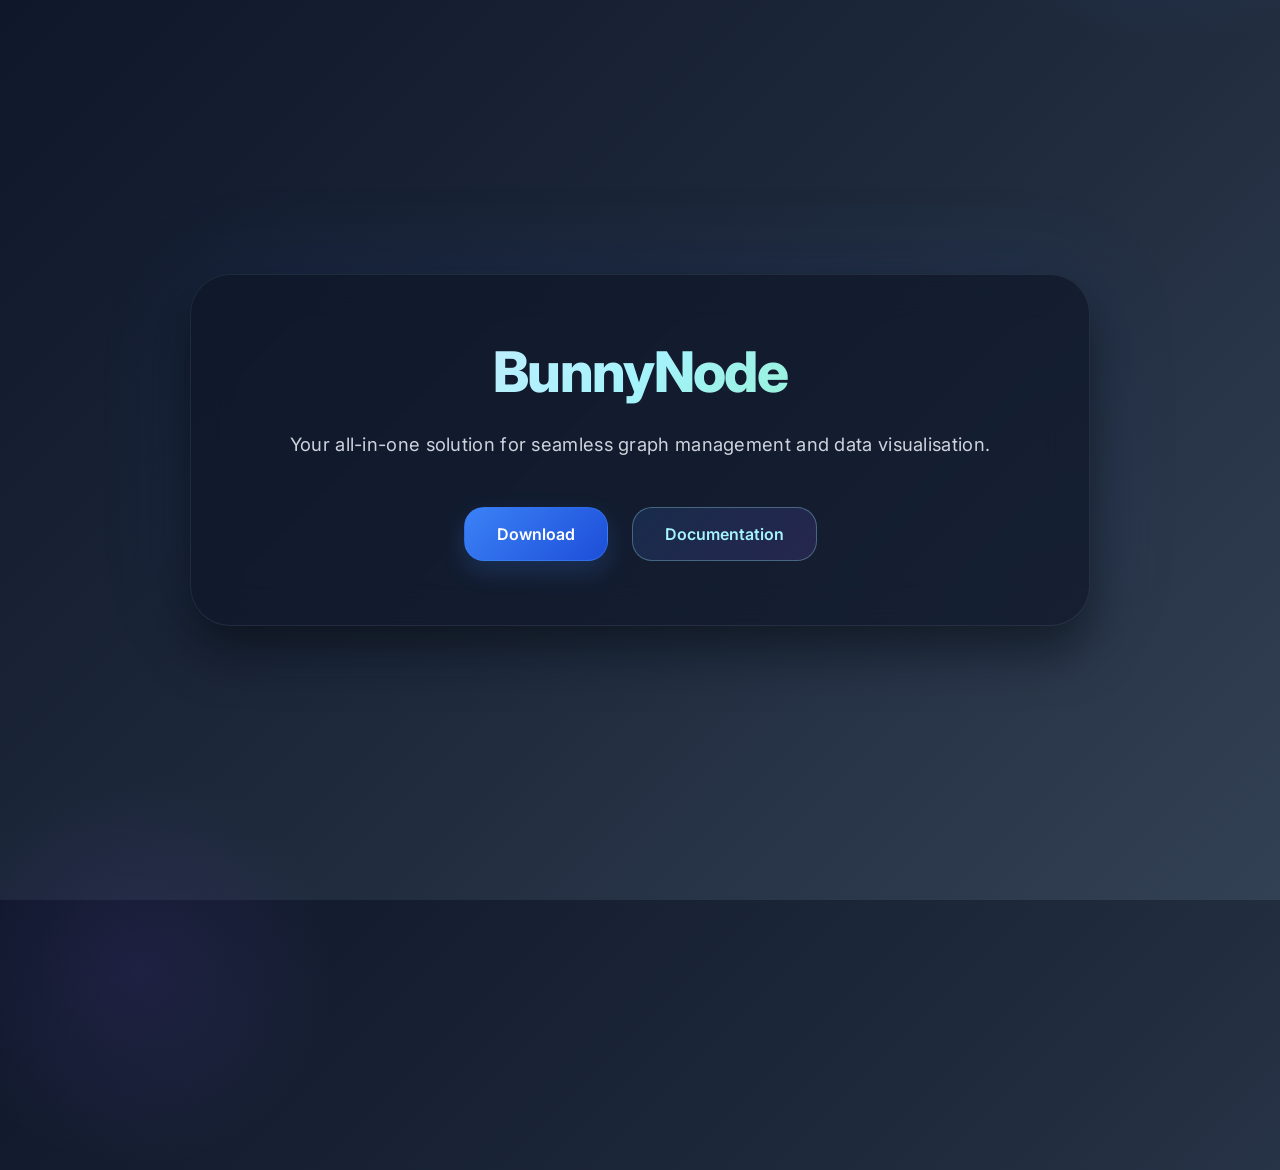
==== templates/index.html @ 47bc8af9 "image node weirdness" ====
<!DOCTYPE html>
<html lang="en">
<head>
  <meta charset="UTF-8">
  <meta name="viewport" content="width=device-width, initial-scale=1.0, user-scalable=yes">
  <title>BunnyNode - Home</title>
  <link rel="icon" type="image/png" sizes="32x32" href="/favicon.png">
  <link href="https://fonts.googleapis.com/css2?family=Inter:opsz,wght@14..32,100;14..32,200;14..32,300;14..32,400;14..32,500;14..32,600;14..32,700;14..32,800;14..32,900&display=swap" rel="stylesheet">
  <style>
    * {
      margin: 0;
      padding: 0;
      box-sizing: border-box;
    }

    body {
      background: linear-gradient(135deg, #0f172a 0%, #1e293b 50%, #334155 100%);
      font-family: 'Inter', -apple-system, BlinkMacSystemFont, 'Segoe UI', Roboto, Helvetica, sans-serif;
      min-height: 100vh;
      display: flex;
      align-items: center;
      justify-content: center;
      padding: 2rem 1.5rem;
      position: relative;
      overflow: hidden;
    }

    body::before {
      content: '';
      position: absolute;
      top: -50%;
      right: -10%;
      width: 500px;
      height: 500px;
      background: radial-gradient(circle, rgba(59, 130, 246, 0.15) 0%, transparent 70%);
      border-radius: 50%;
      pointer-events: none;
      animation: float 6s ease-in-out infinite;
    }

    body::after {
      content: '';
      position: absolute;
      bottom: -30%;
      left: -5%;
      width: 400px;
      height: 400px;
      background: radial-gradient(circle, rgba(139, 92, 246, 0.1) 0%, transparent 70%);
      border-radius: 50%;
      pointer-events: none;
      animation: float 8s ease-in-out infinite reverse;
    }

    @keyframes float {
      0%, 100% { transform: translateY(0px); }
      50% { transform: translateY(30px); }
    }

    @keyframes fadeInUp {
      from {
        opacity: 0;
        transform: translateY(30px);
      }
      to {
        opacity: 1;
        transform: translateY(0);
      }
    }

    .container {
      max-width: 900px;
      width: 100%;
      background: rgba(15, 23, 42, 0.7);
      backdrop-filter: blur(20px);
      border: 1px solid rgba(148, 163, 184, 0.12);
      border-radius: 2.5rem;
      box-shadow: 0 25px 50px rgba(0, 0, 0, 0.5), 0 0 100px rgba(59, 130, 246, 0.1);
      padding: 4rem 3rem;
      text-align: center;
      position: relative;
      z-index: 1;
      animation: fadeInUp 0.8s ease-out;
    }

    .container h1 {
      font-size: 3.5rem;
      font-weight: 800;
      letter-spacing: -0.03em;
      margin-bottom: 1.5rem;
      background: linear-gradient(135deg, #e0e7ff 0%, #a5f3fc 50%, #86efac 100%);
      -webkit-background-clip: text;
      -webkit-text-fill-color: transparent;
      background-clip: text;
      line-height: 1.2;
    }

    .container p {
      font-size: 1.15rem;
      color: rgba(226, 232, 240, 0.9);
      font-weight: 400;
      margin-bottom: 3rem;
      line-height: 1.6;
      letter-spacing: 0.3px;
    }

    .links {
      display: flex;
      gap: 1.5rem;
      justify-content: center;
      flex-wrap: wrap;
    }

    .links a {
      display: inline-flex;
      align-items: center;
      justify-content: center;
      padding: 1rem 2rem;
      font-weight: 600;
      text-decoration: none;
      border-radius: 1.25rem;
      transition: all 0.3s cubic-bezier(0.4, 0, 0.2, 1);
      font-size: 1rem;
      position: relative;
      overflow: hidden;
      cursor: pointer;
    }

    .links a::before {
      content: '';
      position: absolute;
      top: 0;
      left: -100%;
      width: 100%;
      height: 100%;
      background: inherit;
      filter: brightness(1.2);
      transition: left 0.3s ease;
      z-index: -1;
    }

    .links a:first-child {
      background: linear-gradient(135deg, #3b82f6 0%, #1d4ed8 100%);
      color: white;
      border: 1px solid rgba(59, 130, 246, 0.5);
      box-shadow: 0 10px 25px rgba(59, 130, 246, 0.2);
    }

    .links a:first-child:hover {
      transform: translateY(-4px) scale(1.05);
      box-shadow: 0 20px 40px rgba(59, 130, 246, 0.4);
      border-color: rgba(59, 130, 246, 0.8);
    }

    .links a:last-child {
      background: linear-gradient(135deg, rgba(59, 130, 246, 0.15) 0%, rgba(139, 92, 246, 0.15) 100%);
      color: #a5f3fc;
      border: 1.5px solid rgba(165, 243, 252, 0.3);
    }

    .links a:last-child:hover {
      background: linear-gradient(135deg, rgba(59, 130, 246, 0.25) 0%, rgba(139, 92, 246, 0.25) 100%);
      color: #ffffff;
      border-color: rgba(165, 243, 252, 0.6);
      transform: translateY(-4px);
      box-shadow: 0 15px 35px rgba(59, 130, 246, 0.2);
    }

    @media (max-width: 640px) {
      .container {
        padding: 2.5rem 1.5rem;
      }

      .container h1 {
        font-size: 2.25rem;
      }

      .container p {
        font-size: 1rem;
      }

      .links {
        flex-direction: column;
      }

      .links a {
        width: 100%;
      }
    }
  </style>
</head>
<body>
  <div class="container">
    <h1>BunnyNode</h1>
    <p>Your all-in-one solution for seamless graph management and data visualisation.</p>
    <div class="links">
      <a href="/downloads">Download</a>
      <a href="/docs">Documentation</a>
    </div>
  </div>
</body>
</html>
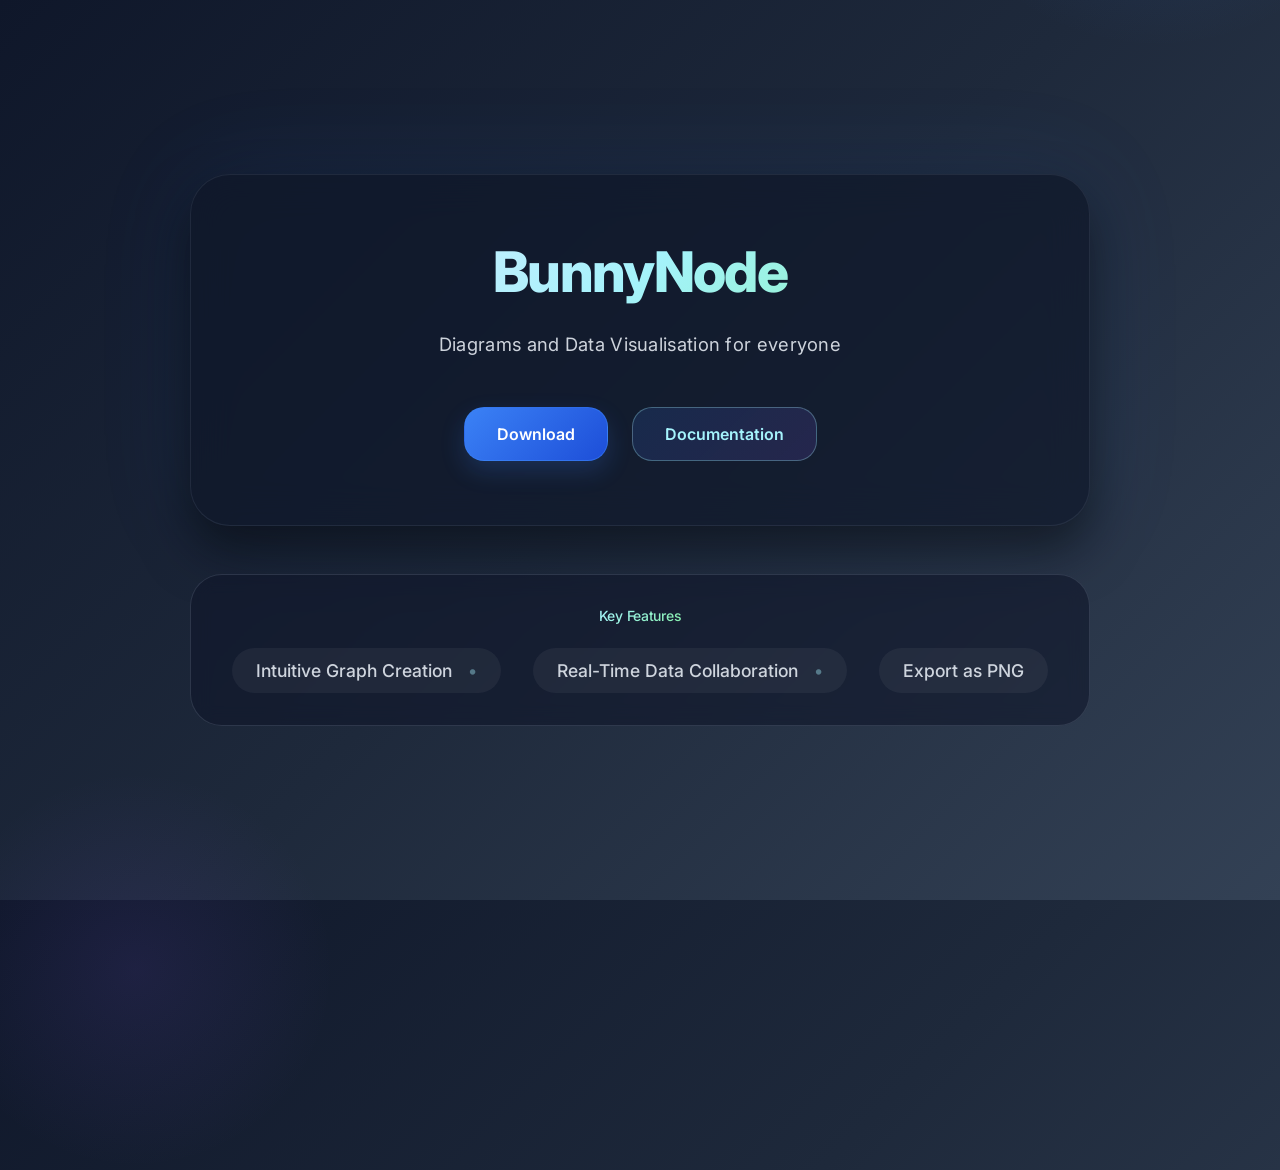
==== commit cb717782: "website upgrade" ====
--- a/templates/index.html
+++ b/templates/index.html
@@ -4,7 +4,7 @@
   <meta charset="UTF-8">
   <meta name="viewport" content="width=device-width, initial-scale=1.0, user-scalable=yes">
   <title>BunnyNode - Home</title>
-  <link rel="icon" type="image/png" sizes="32x32" href="/favicon.png">
+  <link rel="icon" type="image/png" sizes="32x32" href="/templates/favicon.png">
   <link href="https://fonts.googleapis.com/css2?family=Inter:opsz,wght@14..32,100;14..32,200;14..32,300;14..32,400;14..32,500;14..32,600;14..32,700;14..32,800;14..32,900&display=swap" rel="stylesheet">
   <style>
     * {
@@ -18,11 +18,13 @@
       font-family: 'Inter', -apple-system, BlinkMacSystemFont, 'Segoe UI', Roboto, Helvetica, sans-serif;
       min-height: 100vh;
       display: flex;
+      flex-direction: column;
       align-items: center;
       justify-content: center;
       padding: 2rem 1.5rem;
       position: relative;
-      overflow: hidden;
+      overflow-y: auto;
+      overflow-x: hidden;
     }
 
     body::before {
@@ -165,9 +167,105 @@
       box-shadow: 0 15px 35px rgba(59, 130, 246, 0.2);
     }
 
+    .showoff {
+      margin-top: 4rem;
+      position: relative;
+      bottom: auto;
+      left: auto;
+      transform: none;
+      z-index: 1;
+      display: flex;
+      flex-direction: column;
+      align-items: center;
+      gap: 1.5rem;
+      width: 100%;
+      max-width: 900px;
+      padding: 2rem 2rem;
+      background: rgba(15, 23, 42, 0.6);
+      backdrop-filter: blur(10px);
+      border-radius: 2rem;
+      border: 1px solid rgba(148, 163, 184, 0.2);
+      margin-top: 3rem;
+      animation: fadeInUp 0.8s ease-out 0.3s both;
+    }
+
+    .showoff h1 {
+      font-size: 0.875rem;
+      font-weight: 600;
+      color: #a5f3fc;
+      margin: 0;
+      letter-spacing: 0.02em;
+    }
+
+    .showoff h2 {
+      font-size: 0.875rem;
+      font-weight: 500;
+      color: rgba(226, 232, 240, 0.8);
+      margin: 0;
+    }
+
+    .feature-heading {
+      font-size: 1.8rem;
+      font-weight: 800;
+      background: linear-gradient(135deg, #a5f3fc 0%, #86efac 100%);
+      -webkit-background-clip: text;
+      -webkit-text-fill-color: transparent;
+      background-clip: text;
+      letter-spacing: -0.02em;
+      margin: 0;
+    }
+
+    .feature-list {
+      display: flex;
+      gap: 2rem;
+      justify-content: center;
+      flex-wrap: wrap;
+    }
+
+    .feature-item {
+      font-size: 1.1rem;
+      font-weight: 500;
+      color: rgba(226, 232, 240, 0.9);
+      padding: 0.75rem 1.5rem;
+      background: rgba(255, 255, 255, 0.05);
+      border-radius: 2rem;
+      transition: all 0.3s ease;
+      opacity: 0;
+      animation: fadeInUp 0.8s ease-out forwards;
+    }
+
+    .feature-item:nth-child(1) { animation-delay: 0.5s; }
+    .feature-item:nth-child(2) { animation-delay: 0.7s; }
+    .feature-item:nth-child(3) { animation-delay: 0.9s; }
+
+    .feature-item:hover {
+      transform: translateY(-2px);
+      background: rgba(165, 243, 252, 0.1);
+      color: #a5f3fc;
+    }
+
+    .feature-item:not(:last-child)::after {
+      content: "•";
+      margin-left: 1rem;
+      color: rgba(165, 243, 252, 0.4);
+    }
+
     @media (max-width: 640px) {
       .container {
-        padding: 2.5rem 1.5rem;
+        max-width: 900px;
+        width: 100%;
+        background: rgba(15, 23, 42, 0.7);
+        backdrop-filter: blur(20px);
+        border: 1px solid rgba(148, 163, 184, 0.12);
+        border-radius: 2.5rem;
+        box-shadow: 0 25px 50px rgba(0, 0, 0, 0.5), 0 0 100px rgba(59, 130, 246, 0.1);
+        padding: 4rem 3rem;
+        text-align: center;
+        position: relative;
+        z-index: 1;
+        animation: fadeInUp 0.8s ease-out;
+        overflow-y: auto;
+        max-height: 90vh;
       }
 
       .container h1 {
@@ -191,11 +289,19 @@
 <body>
   <div class="container">
     <h1>BunnyNode</h1>
-    <p>Your all-in-one solution for seamless graph management and data visualisation.</p>
+    <p>Diagrams and Data Visualisation for everyone</p>
     <div class="links">
       <a href="/downloads">Download</a>
       <a href="/docs">Documentation</a>
     </div>
   </div>
+  <div class="showoff">
+    <h2 class="feature-heading">Key Features</h2>
+    <div class="feature-list">
+      <span class="feature-item">Intuitive Graph Creation</span>
+      <span class="feature-item">Real-Time Data Collaboration</span>
+      <span class="feature-item">Export as PNG</span>
+    </div>
+  </div>
 </body>
 </html>
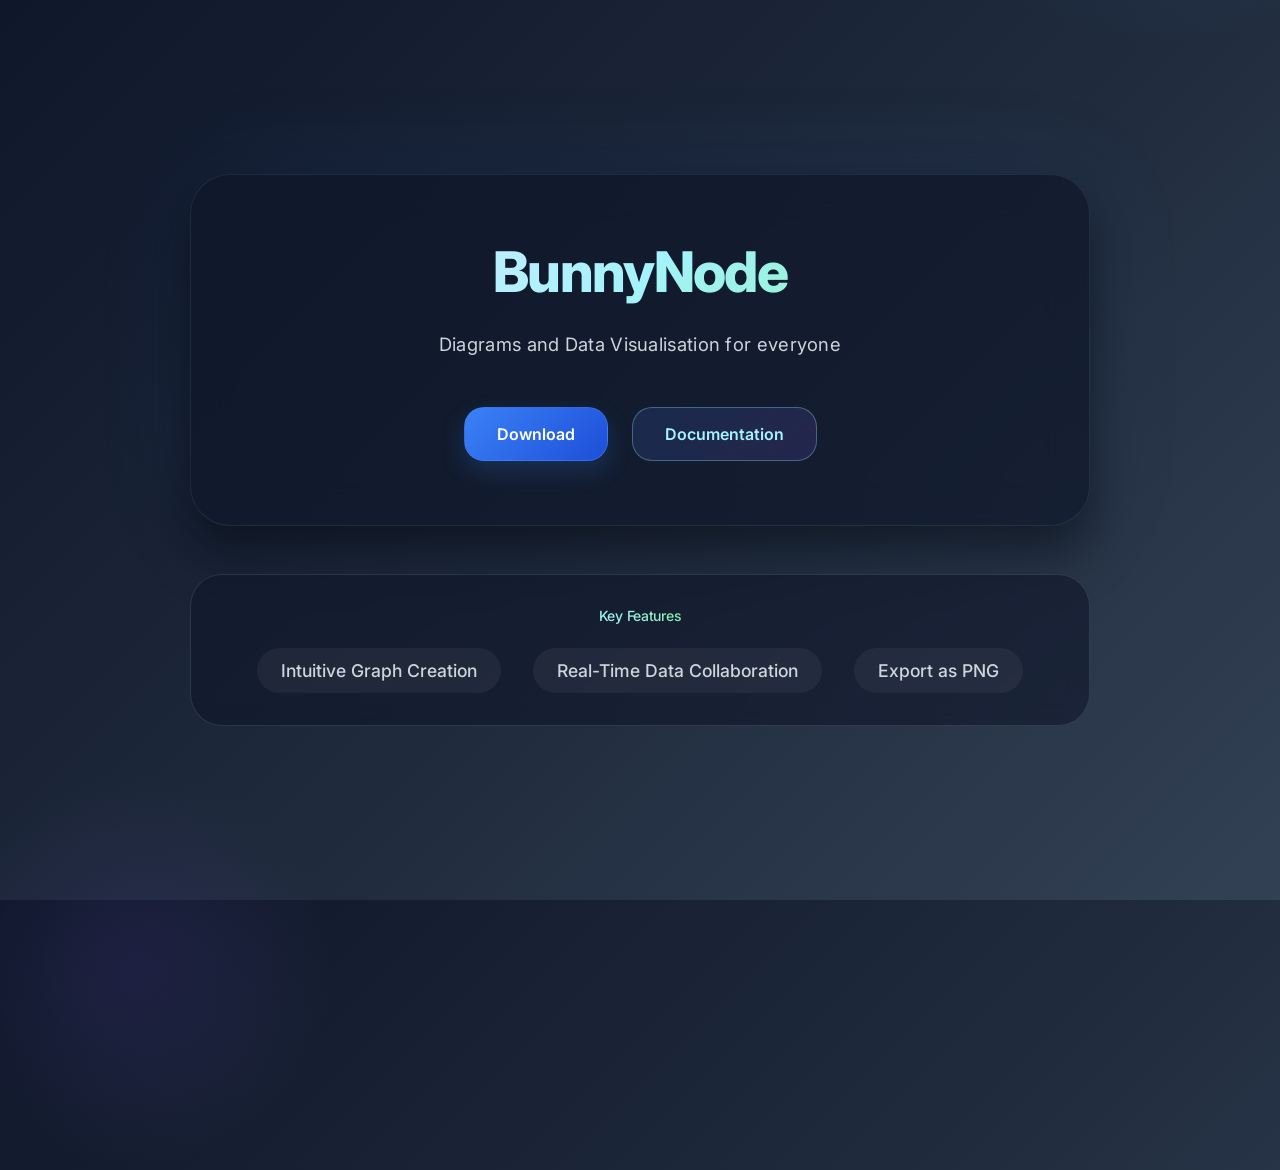
==== commit bfd33b8a: "removing unnecessary *" ====
--- a/templates/index.html
+++ b/templates/index.html
@@ -242,12 +242,6 @@
       transform: translateY(-2px);
       background: rgba(165, 243, 252, 0.1);
       color: #a5f3fc;
-    }
-
-    .feature-item:not(:last-child)::after {
-      content: "•";
-      margin-left: 1rem;
-      color: rgba(165, 243, 252, 0.4);
     }
 
     @media (max-width: 640px) {
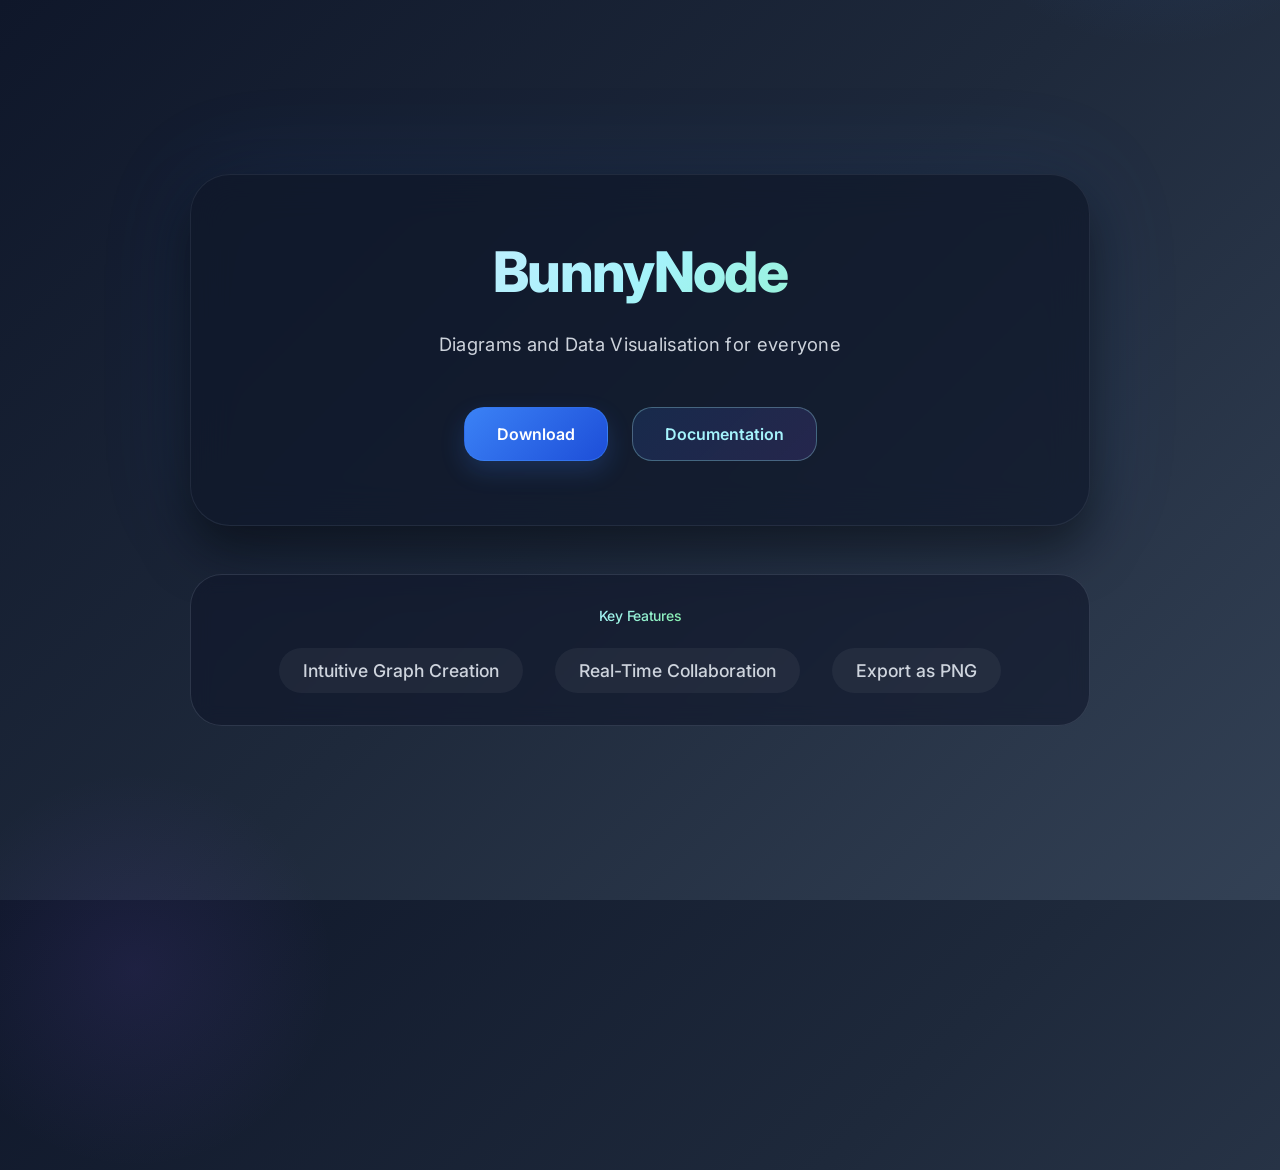
==== commit 88a9f777: "docs upgrade + new file" ====
--- a/templates/index.html
+++ b/templates/index.html
@@ -4,7 +4,7 @@
   <meta charset="UTF-8">
   <meta name="viewport" content="width=device-width, initial-scale=1.0, user-scalable=yes">
   <title>BunnyNode - Home</title>
-  <link rel="icon" type="image/png" sizes="32x32" href="/templates/favicon.png">
+  <link rel="icon" type="image/png" sizes="32x32" href="/static/favicon.png">
   <link href="https://fonts.googleapis.com/css2?family=Inter:opsz,wght@14..32,100;14..32,200;14..32,300;14..32,400;14..32,500;14..32,600;14..32,700;14..32,800;14..32,900&display=swap" rel="stylesheet">
   <style>
     * {
@@ -286,14 +286,14 @@
     <p>Diagrams and Data Visualisation for everyone</p>
     <div class="links">
       <a href="/downloads">Download</a>
-      <a href="/docs">Documentation</a>
+      <a href="/docs/index">Documentation</a>
     </div>
   </div>
   <div class="showoff">
     <h2 class="feature-heading">Key Features</h2>
     <div class="feature-list">
       <span class="feature-item">Intuitive Graph Creation</span>
-      <span class="feature-item">Real-Time Data Collaboration</span>
+      <span class="feature-item">Real-Time Collaboration</span>
       <span class="feature-item">Export as PNG</span>
     </div>
   </div>
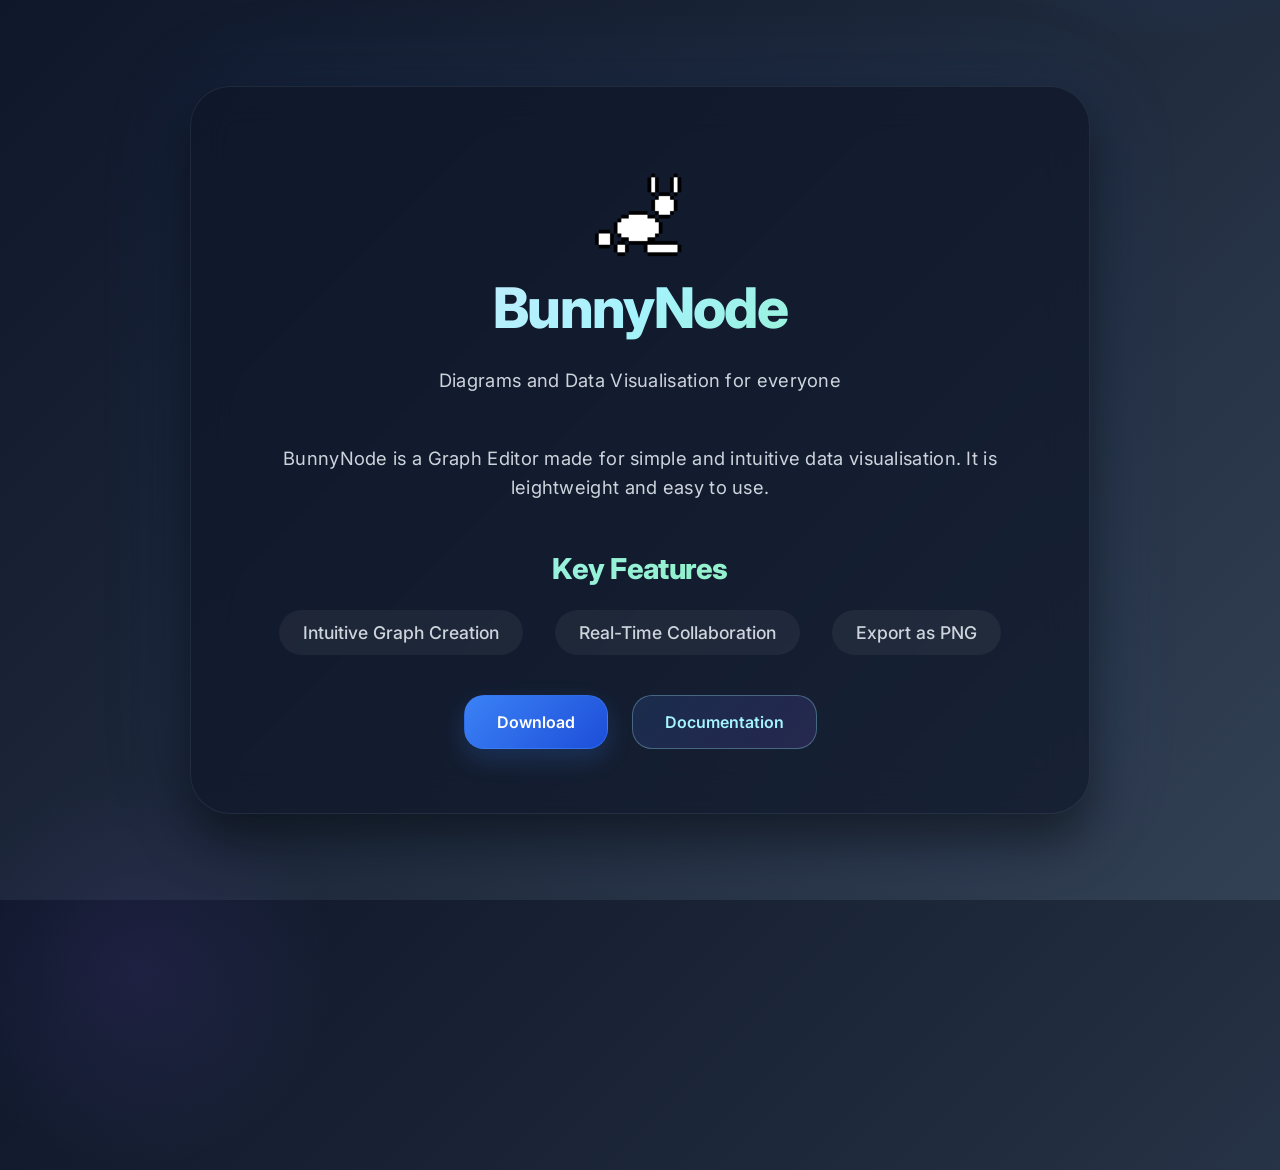
==== commit 75b9f248: "actual docs upgrade + icon everywhere" ====
--- a/templates/index.html
+++ b/templates/index.html
@@ -4,7 +4,7 @@
   <meta charset="UTF-8">
   <meta name="viewport" content="width=device-width, initial-scale=1.0, user-scalable=yes">
   <title>BunnyNode - Home</title>
-  <link rel="icon" type="image/png" sizes="32x32" href="/static/favicon.png">
+  <link rel="icon" type="image/png" sizes="32x32" href="/static/icons/favicon.png">
   <link href="https://fonts.googleapis.com/css2?family=Inter:opsz,wght@14..32,100;14..32,200;14..32,300;14..32,400;14..32,500;14..32,600;14..32,700;14..32,800;14..32,900&display=swap" rel="stylesheet">
   <style>
     * {
@@ -218,6 +218,8 @@
     .feature-list {
       display: flex;
       gap: 2rem;
+      margin-top: 1.5rem;
+      margin-bottom: 2.5rem;
       justify-content: center;
       flex-wrap: wrap;
     }
@@ -282,20 +284,20 @@
 </head>
 <body>
   <div class="container">
+    <img src="/static/icons/favicon.png" alt="BunnyNode Logo" style="width: 120px; height: 120px;">
     <h1>BunnyNode</h1>
     <p>Diagrams and Data Visualisation for everyone</p>
-    <div class="links">
-      <a href="/downloads">Download</a>
-      <a href="/docs/index">Documentation</a>
-    </div>
-  </div>
-  <div class="showoff">
+    <p>BunnyNode is a Graph Editor made for simple and intuitive data visualisation. It is leightweight and easy to use.</p>
     <h2 class="feature-heading">Key Features</h2>
     <div class="feature-list">
       <span class="feature-item">Intuitive Graph Creation</span>
       <span class="feature-item">Real-Time Collaboration</span>
       <span class="feature-item">Export as PNG</span>
     </div>
+    <div class="links">
+      <a href="/downloads">Download</a>
+      <a href="/docs/index">Documentation</a>
+    </div>
   </div>
 </body>
 </html>
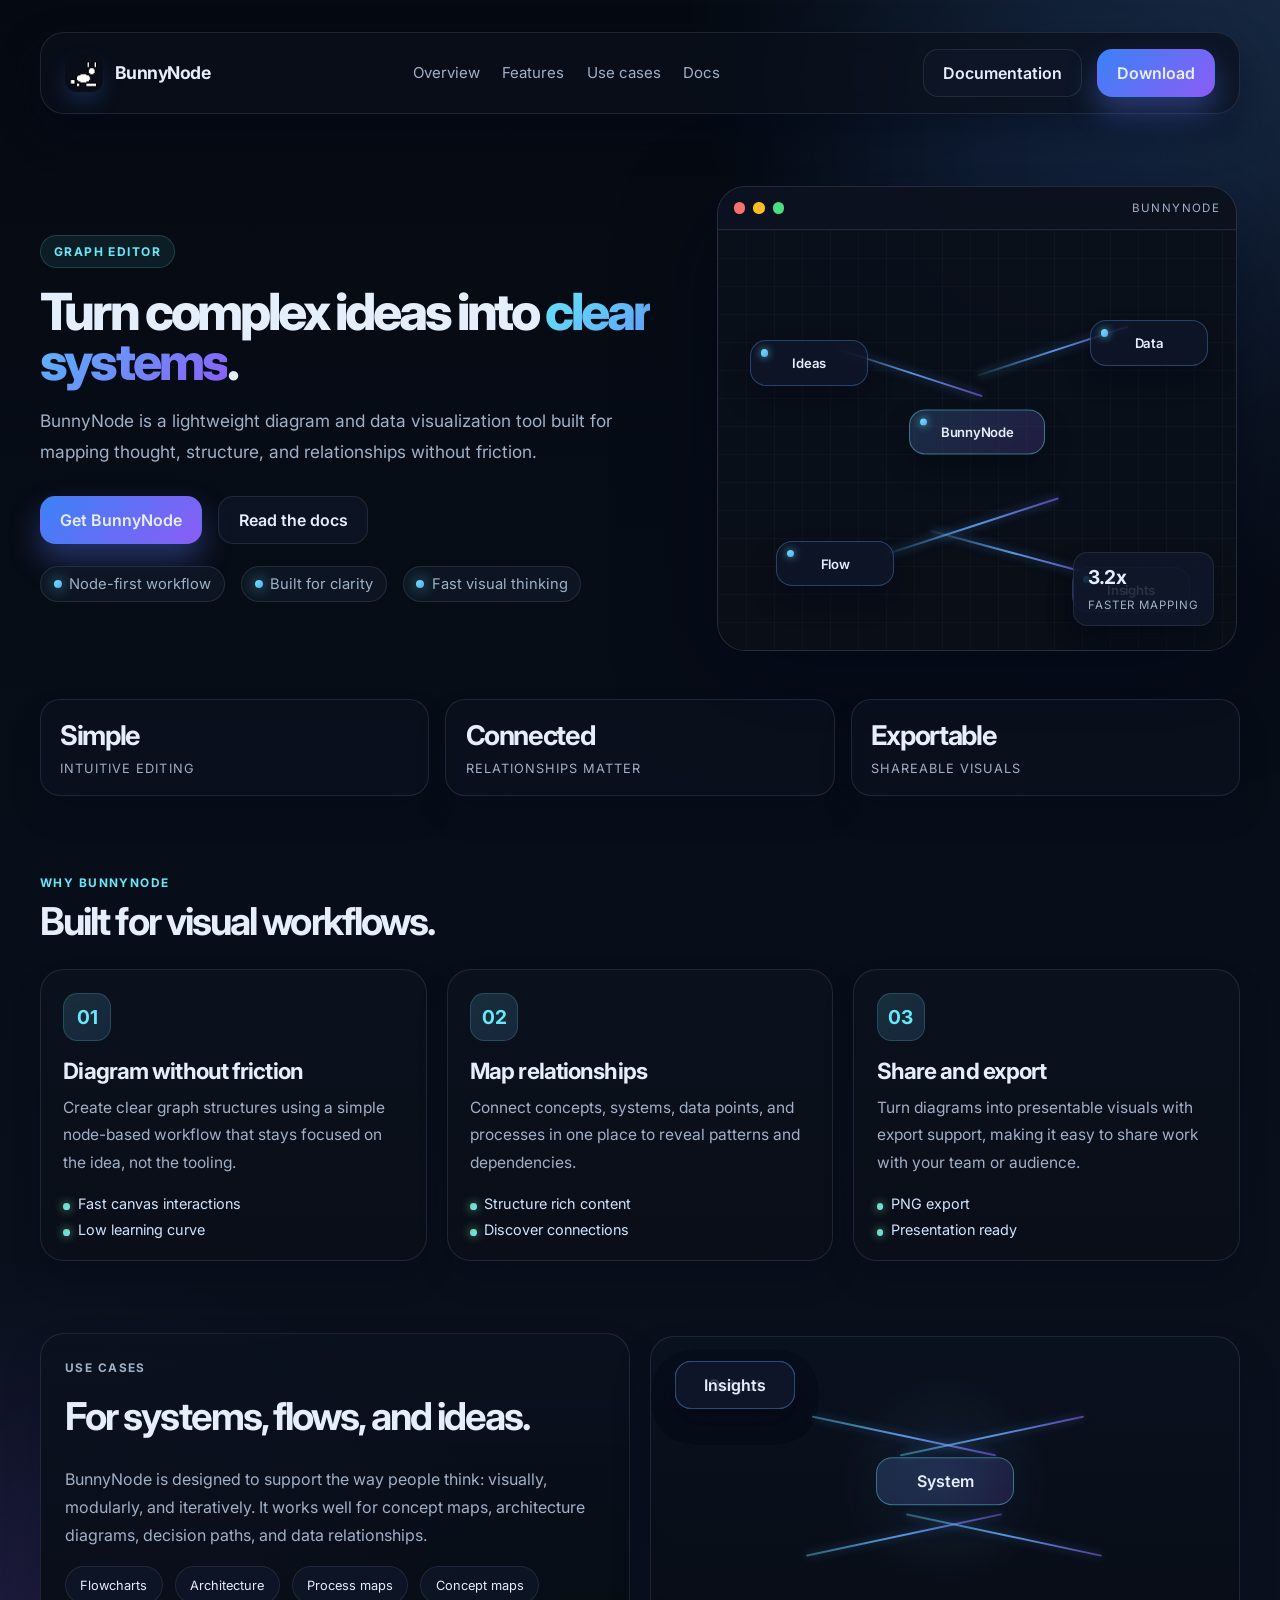
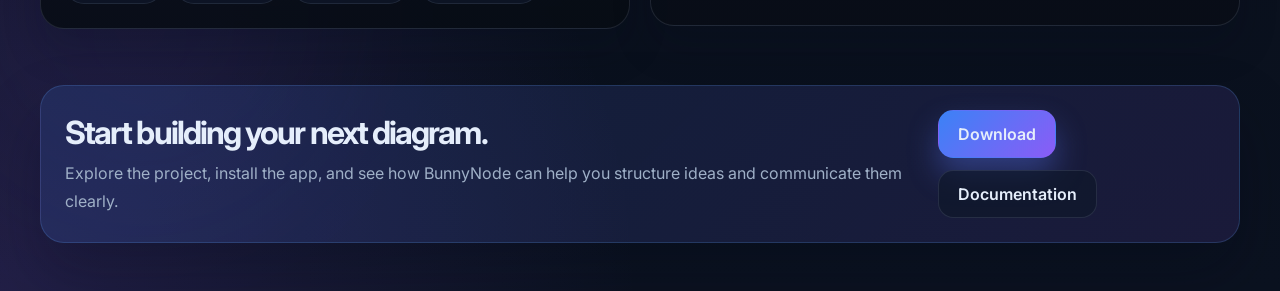
==== commit e878f692: "first version of index.html redesign" ====
--- a/templates/index.html
+++ b/templates/index.html
@@ -5,299 +5,878 @@
   <meta name="viewport" content="width=device-width, initial-scale=1.0, user-scalable=yes">
   <title>BunnyNode - Home</title>
   <link rel="icon" type="image/png" sizes="32x32" href="/static/icons/favicon.png">
-  <link href="https://fonts.googleapis.com/css2?family=Inter:opsz,wght@14..32,100;14..32,200;14..32,300;14..32,400;14..32,500;14..32,600;14..32,700;14..32,800;14..32,900&display=swap" rel="stylesheet">
+  <link href="https://fonts.googleapis.com/css2?family=Inter:wght@400;500;600;700;800;900&display=swap" rel="stylesheet">
   <style>
+    :root {
+      --bg: #070b14;
+      --bg-strong: #0d1320;
+      --panel: rgba(11, 18, 31, 0.8);
+      --panel-strong: rgba(15, 23, 42, 0.95);
+      --line: rgba(148, 163, 184, 0.16);
+      --text: #e5eefb;
+      --muted: #9fb0c7;
+      --cyan: #67e8f9;
+      --blue: #60a5fa;
+      --blue-strong: #3b82f6;
+      --violet: #8b5cf6;
+      --green: #7dd3a7;
+      --shadow: rgba(2, 8, 23, 0.7);
+    }
+
     * {
+      box-sizing: border-box;
       margin: 0;
       padding: 0;
-      box-sizing: border-box;
+    }
+
+    html {
+      scroll-behavior: smooth;
     }
 
     body {
-      background: linear-gradient(135deg, #0f172a 0%, #1e293b 50%, #334155 100%);
-      font-family: 'Inter', -apple-system, BlinkMacSystemFont, 'Segoe UI', Roboto, Helvetica, sans-serif;
       min-height: 100vh;
-      display: flex;
-      flex-direction: column;
-      align-items: center;
+      font-family: 'Inter', -apple-system, BlinkMacSystemFont, 'Segoe UI', sans-serif;
+      background:
+        radial-gradient(circle at top right, rgba(96, 165, 250, 0.18) 0%, transparent 26%),
+        radial-gradient(circle at bottom left, rgba(139, 92, 246, 0.18) 0%, transparent 28%),
+        linear-gradient(180deg, #050a12 0%, #0b1220 100%);
+      color: var(--text);
+      display: flex;
       justify-content: center;
-      padding: 2rem 1.5rem;
+      padding: 2rem 1.25rem 3rem;
+    }
+
+    a {
+      color: inherit;
+      text-decoration: none;
+    }
+
+    .page-shell {
+      width: min(1200px, 100%);
       position: relative;
-      overflow-y: auto;
-      overflow-x: hidden;
-    }
-
-    body::before {
+      z-index: 1;
+    }
+
+    .page-shell::before,
+    .page-shell::after {
       content: '';
       position: absolute;
-      top: -50%;
-      right: -10%;
-      width: 500px;
-      height: 500px;
-      background: radial-gradient(circle, rgba(59, 130, 246, 0.15) 0%, transparent 70%);
       border-radius: 50%;
+      filter: blur(90px);
+      opacity: 0.45;
       pointer-events: none;
-      animation: float 6s ease-in-out infinite;
-    }
-
-    body::after {
+      z-index: -1;
+    }
+
+    .page-shell::before {
+      width: 420px;
+      height: 420px;
+      background: rgba(59, 130, 246, 0.18);
+      top: -80px;
+      right: -40px;
+    }
+
+    .page-shell::after {
+      width: 380px;
+      height: 380px;
+      background: rgba(139, 92, 246, 0.12);
+      bottom: 40px;
+      left: -90px;
+    }
+
+    .topbar {
+      display: flex;
+      align-items: center;
+      justify-content: space-between;
+      gap: 1.25rem;
+      width: 100%;
+      padding: 1rem 1.5rem;
+      border: 1px solid var(--line);
+      border-radius: 1.5rem;
+      background: rgba(10, 16, 27, 0.72);
+      backdrop-filter: blur(12px);
+      box-shadow: 0 18px 40px rgba(2, 6, 23, 0.42);
+      margin-bottom: 2rem;
+    }
+
+    .brand {
+      display: inline-flex;
+      align-items: center;
+      gap: 0.75rem;
+      font-weight: 700;
+      letter-spacing: -0.03em;
+      font-size: 1.1rem;
+    }
+
+    .brand img {
+      width: 38px;
+      height: 38px;
+      border-radius: 12px;
+      box-shadow: 0 10px 20px rgba(59, 130, 246, 0.2);
+    }
+
+    .nav {
+      display: flex;
+      align-items: center;
+      gap: 1.4rem;
+      color: var(--muted);
+      font-size: 0.94rem;
+    }
+
+    .nav a {
+      transition: color 0.2s ease;
+    }
+
+    .nav a:hover {
+      color: var(--text);
+    }
+
+    .header-actions {
+      display: flex;
+      align-items: center;
+      gap: 0.9rem;
+    }
+
+    .button {
+      display: inline-flex;
+      align-items: center;
+      justify-content: center;
+      min-height: 2.9rem;
+      padding: 0.8rem 1.2rem;
+      border-radius: 0.95rem;
+      font-weight: 600;
+      transition: transform 0.2s ease, box-shadow 0.2s ease, border-color 0.2s ease;
+      border: 1px solid transparent;
+    }
+
+    .button:hover {
+      transform: translateY(-2px);
+    }
+
+    .button.primary {
+      background: linear-gradient(135deg, var(--blue-strong), var(--violet));
+      box-shadow: 0 16px 30px rgba(91, 124, 255, 0.35);
+    }
+
+    .button.secondary {
+      background: rgba(15, 23, 42, 0.7);
+      border-color: var(--line);
+      color: var(--text);
+    }
+
+    .hero {
+      display: grid;
+      grid-template-columns: 1.1fr 0.9fr;
+      align-items: center;
+      gap: 2rem;
+      padding: 2.5rem 0 1rem;
+    }
+
+    .eyebrow {
+      display: inline-flex;
+      align-items: center;
+      gap: 0.5rem;
+      padding: 0.5rem 0.8rem;
+      border-radius: 999px;
+      background: rgba(103, 232, 249, 0.08);
+      border: 1px solid rgba(103, 232, 249, 0.18);
+      color: var(--cyan);
+      font-size: 0.75rem;
+      letter-spacing: 0.12em;
+      text-transform: uppercase;
+      margin-bottom: 1.1rem;
+      font-weight: 700;
+    }
+
+    .hero-copy h1 {
+      font-size: clamp(2.8rem, 4vw, 5rem);
+      line-height: 0.98;
+      letter-spacing: -0.06em;
+      margin-bottom: 1.2rem;
+      font-weight: 800;
+    }
+
+    .hero-copy h1 .accent {
+      background: linear-gradient(135deg, var(--cyan) 0%, var(--blue) 45%, var(--violet) 100%);
+      -webkit-background-clip: text;
+      background-clip: text;
+      color: transparent;
+    }
+
+    .lead {
+      font-size: 1.08rem;
+      line-height: 1.8;
+      max-width: 620px;
+      color: var(--muted);
+      margin-bottom: 1.8rem;
+    }
+
+    .cta-row {
+      display: flex;
+      flex-wrap: wrap;
+      gap: 1rem;
+      margin-bottom: 1.4rem;
+    }
+
+    .meta-list {
+      list-style: none;
+      display: flex;
+      flex-wrap: wrap;
+      gap: 0.8rem 1rem;
+      color: var(--muted);
+      font-size: 0.92rem;
+    }
+
+    .meta-list li {
+      display: inline-flex;
+      align-items: center;
+      gap: 0.45rem;
+      background: rgba(17, 24, 39, 0.75);
+      border: 1px solid var(--line);
+      border-radius: 999px;
+      padding: 0.5rem 0.8rem;
+    }
+
+    .meta-list li::before {
+      content: '';
+      width: 0.5rem;
+      height: 0.5rem;
+      border-radius: 50%;
+      background: linear-gradient(135deg, var(--cyan), var(--blue));
+      box-shadow: 0 0 14px rgba(103, 232, 249, 0.8);
+    }
+
+    .hero-visual {
+      display: flex;
+      justify-content: center;
+    }
+
+    .dashboard {
+      width: min(100%, 520px);
+      border-radius: 1.75rem;
+      border: 1px solid rgba(148, 163, 184, 0.18);
+      background: linear-gradient(180deg, rgba(15, 23, 42, 0.92), rgba(12, 17, 27, 0.94));
+      box-shadow: 0 32px 90px rgba(2, 6, 23, 0.6);
+      overflow: hidden;
+    }
+
+    .dashboard-header {
+      display: flex;
+      align-items: center;
+      justify-content: space-between;
+      padding: 0.9rem 1rem;
+      border-bottom: 1px solid var(--line);
+      background: rgba(11, 17, 28, 0.8);
+    }
+
+    .traffic {
+      display: inline-flex;
+      gap: 0.5rem;
+    }
+
+    .traffic span {
+      width: 0.7rem;
+      height: 0.7rem;
+      border-radius: 50%;
+      display: block;
+    }
+
+    .traffic span:nth-child(1) { background: #f87171; }
+    .traffic span:nth-child(2) { background: #fbbf24; }
+    .traffic span:nth-child(3) { background: #4ade80; }
+
+    .window-tag {
+      color: var(--muted);
+      font-size: 0.72rem;
+      letter-spacing: 0.12em;
+      text-transform: uppercase;
+    }
+
+    .graph-canvas {
+      position: relative;
+      min-height: 420px;
+      padding: 1.4rem;
+      background:
+        linear-gradient(rgba(148, 163, 184, 0.04) 1px, transparent 1px),
+        linear-gradient(90deg, rgba(148, 163, 184, 0.04) 1px, transparent 1px),
+        rgba(9, 14, 22, 0.75);
+      background-size: 28px 28px, 28px 28px, auto;
+    }
+
+    .connection {
+      position: absolute;
+      height: 2px;
+      background: linear-gradient(90deg, rgba(103, 232, 249, 0.12), rgba(96, 165, 250, 0.9), rgba(139, 92, 246, 0.65));
+      border-radius: 999px;
+      box-shadow: 0 0 10px rgba(96, 165, 250, 0.5);
+    }
+
+    .c1 { left: 118px; top: 142px; width: 150px; transform: rotate(18deg); }
+    .c2 { right: 104px; top: 120px; width: 158px; transform: rotate(-18deg); }
+    .c3 { left: 165px; bottom: 123px; width: 180px; transform: rotate(-18deg); }
+    .c4 { right: 138px; bottom: 96px; width: 170px; transform: rotate(15deg); }
+
+    .node {
+      position: absolute;
+      display: flex;
+      align-items: center;
+      justify-content: center;
+      min-width: 118px;
+      padding: 0.85rem 1rem;
+      border-radius: 1rem;
+      border: 1px solid rgba(96, 165, 250, 0.32);
+      background: rgba(15, 23, 42, 0.82);
+      box-shadow: 0 14px 24px rgba(2, 8, 23, 0.4);
+      color: var(--text);
+      font-weight: 600;
+      font-size: 0.82rem;
+      letter-spacing: -0.02em;
+    }
+
+    .node::before {
       content: '';
       position: absolute;
-      bottom: -30%;
-      left: -5%;
-      width: 400px;
-      height: 400px;
-      background: radial-gradient(circle, rgba(139, 92, 246, 0.1) 0%, transparent 70%);
+      inset: 8px auto auto 10px;
+      width: 0.45rem;
+      height: 0.45rem;
+      background: linear-gradient(135deg, var(--cyan), var(--blue));
       border-radius: 50%;
-      pointer-events: none;
-      animation: float 8s ease-in-out infinite reverse;
-    }
-
-    @keyframes float {
-      0%, 100% { transform: translateY(0px); }
-      50% { transform: translateY(30px); }
-    }
-
-    @keyframes fadeInUp {
-      from {
-        opacity: 0;
-        transform: translateY(30px);
-      }
-      to {
-        opacity: 1;
-        transform: translateY(0);
-      }
-    }
-
-    .container {
-      max-width: 900px;
-      width: 100%;
-      background: rgba(15, 23, 42, 0.7);
-      backdrop-filter: blur(20px);
-      border: 1px solid rgba(148, 163, 184, 0.12);
-      border-radius: 2.5rem;
-      box-shadow: 0 25px 50px rgba(0, 0, 0, 0.5), 0 0 100px rgba(59, 130, 246, 0.1);
-      padding: 4rem 3rem;
-      text-align: center;
+      box-shadow: 0 0 8px rgba(103, 232, 249, 0.8);
+    }
+
+    .n1 { left: 32px; top: 110px; }
+    .n2 { right: 28px; top: 90px; }
+    .n3 { left: 58px; bottom: 64px; }
+    .n4 { right: 46px; bottom: 38px; }
+    .n5 {
+      left: 50%;
+      top: 48%;
+      transform: translate(-50%, -50%);
+      min-width: 136px;
+      background: linear-gradient(135deg, rgba(96, 165, 250, 0.2), rgba(139, 92, 246, 0.18));
+      border-color: rgba(103, 232, 249, 0.42);
+    }
+
+    .mini-card {
+      position: absolute;
+      right: 22px;
+      bottom: 24px;
+      min-width: 140px;
+      padding: 0.8rem 0.9rem;
+      border-radius: 0.9rem;
+      background: rgba(15, 23, 42, 0.88);
+      border: 1px solid rgba(148, 163, 184, 0.15);
+      box-shadow: 0 14px 24px rgba(2, 8, 23, 0.35);
+    }
+
+    .mini-card strong {
+      display: block;
+      font-size: 1.2rem;
+      letter-spacing: -0.04em;
+      margin-bottom: 0.2rem;
+    }
+
+    .mini-card span {
+      color: var(--muted);
+      font-size: 0.72rem;
+      letter-spacing: 0.08em;
+      text-transform: uppercase;
+    }
+
+    .stats {
+      display: grid;
+      grid-template-columns: repeat(3, minmax(0, 1fr));
+      gap: 1rem;
+      margin-top: 2rem;
+      margin-bottom: 1.5rem;
+    }
+
+    .stat-card {
+      background: rgba(11, 18, 31, 0.66);
+      border: 1px solid var(--line);
+      border-radius: 1.25rem;
+      padding: 1.15rem 1.2rem;
+      box-shadow: 0 18px 30px rgba(2, 8, 23, 0.2);
+    }
+
+    .stat-card strong {
+      display: block;
+      font-size: clamp(1.7rem, 2vw, 2.2rem);
+      letter-spacing: -0.05em;
+      margin-bottom: 0.3rem;
+    }
+
+    .stat-card span {
+      color: var(--muted);
+      font-size: 0.8rem;
+      letter-spacing: 0.08em;
+      text-transform: uppercase;
+    }
+
+    .feature-section {
+      padding: 3.5rem 0 1rem;
+    }
+
+    .section-intro {
+      margin-bottom: 1.75rem;
+    }
+
+    .section-intro p {
+      color: var(--cyan);
+      letter-spacing: 0.12em;
+      font-size: 0.74rem;
+      text-transform: uppercase;
+      font-weight: 700;
+      margin-bottom: 0.7rem;
+    }
+
+    .section-intro h2 {
+      font-size: clamp(2rem, 3vw, 3rem);
+      letter-spacing: -0.05em;
+      line-height: 1.05;
+    }
+
+    .feature-grid {
+      display: grid;
+      grid-template-columns: repeat(3, minmax(0, 1fr));
+      gap: 1.25rem;
+    }
+
+    .feature-card {
+      background: linear-gradient(180deg, rgba(12, 18, 30, 0.82), rgba(10, 15, 24, 0.82));
+      border: 1px solid var(--line);
+      border-radius: 1.5rem;
+      padding: 1.4rem;
+      box-shadow: 0 18px 30px rgba(2, 8, 23, 0.18);
+      min-height: 220px;
+      display: flex;
+      flex-direction: column;
+    }
+
+    .icon {
+      width: 3rem;
+      height: 3rem;
+      border-radius: 0.9rem;
+      display: inline-flex;
+      align-items: center;
+      justify-content: center;
+      margin-bottom: 1rem;
+      font-size: 1.2rem;
+      font-weight: 700;
+      background: linear-gradient(135deg, rgba(103, 232, 249, 0.14), rgba(96, 165, 250, 0.15));
+      border: 1px solid rgba(103, 232, 249, 0.18);
+      color: var(--cyan);
+    }
+
+    .feature-card h3 {
+      font-size: 1.4rem;
+      margin-bottom: 0.65rem;
+      letter-spacing: -0.04em;
+    }
+
+    .feature-card p {
+      color: var(--muted);
+      line-height: 1.75;
+      font-size: 0.97rem;
+      margin-bottom: 1.2rem;
+    }
+
+    .feature-card ul {
+      list-style: none;
+      margin-top: auto;
+      display: flex;
+      flex-direction: column;
+      gap: 0.55rem;
+      color: #cfe5ff;
+      font-size: 0.9rem;
+    }
+
+    .feature-card li {
       position: relative;
-      z-index: 1;
-      animation: fadeInUp 0.8s ease-out;
-    }
-
-    .container h1 {
-      font-size: 3.5rem;
-      font-weight: 800;
-      letter-spacing: -0.03em;
-      margin-bottom: 1.5rem;
-      background: linear-gradient(135deg, #e0e7ff 0%, #a5f3fc 50%, #86efac 100%);
-      -webkit-background-clip: text;
-      -webkit-text-fill-color: transparent;
-      background-clip: text;
-      line-height: 1.2;
-    }
-
-    .container p {
-      font-size: 1.15rem;
-      color: rgba(226, 232, 240, 0.9);
-      font-weight: 400;
-      margin-bottom: 3rem;
-      line-height: 1.6;
-      letter-spacing: 0.3px;
-    }
-
-    .links {
-      display: flex;
-      gap: 1.5rem;
-      justify-content: center;
+      padding-left: 0.9rem;
+    }
+
+    .feature-card li::before {
+      content: '';
+      position: absolute;
+      left: 0;
+      top: 0.54rem;
+      width: 0.42rem;
+      height: 0.42rem;
+      border-radius: 50%;
+      background: linear-gradient(135deg, var(--green), var(--cyan));
+      box-shadow: 0 0 10px rgba(125, 211, 167, 0.8);
+    }
+
+    .showcase {
+      display: grid;
+      grid-template-columns: 1fr 1fr;
+      gap: 1.3rem;
+      align-items: center;
+      margin-top: 2.5rem;
+      padding: 1rem 0;
+    }
+
+    .panel {
+      background: linear-gradient(180deg, rgba(11, 18, 31, 0.8), rgba(7, 12, 20, 0.88));
+      border: 1px solid var(--line);
+      border-radius: 1.5rem;
+      padding: 1.5rem;
+      box-shadow: 0 22px 38px rgba(2, 8, 23, 0.2);
+    }
+
+    .panel h3 {
+      font-size: 1.7rem;
+      letter-spacing: -0.05em;
+      margin-bottom: 0.8rem;
+    }
+
+    .panel p {
+      color: var(--muted);
+      line-height: 1.75;
+      margin-bottom: 1.1rem;
+    }
+
+    .tags {
+      display: flex;
       flex-wrap: wrap;
-    }
-
-    .links a {
+      gap: 0.75rem;
+    }
+
+    .tags span {
       display: inline-flex;
       align-items: center;
-      justify-content: center;
-      padding: 1rem 2rem;
-      font-weight: 600;
-      text-decoration: none;
-      border-radius: 1.25rem;
-      transition: all 0.3s cubic-bezier(0.4, 0, 0.2, 1);
-      font-size: 1rem;
+      padding: 0.65rem 0.9rem;
+      border-radius: 999px;
+      border: 1px solid rgba(148, 163, 184, 0.14);
+      background: rgba(15, 23, 42, 0.75);
+      font-size: 0.8rem;
+      color: var(--text);
+    }
+
+    .flow-map {
       position: relative;
       overflow: hidden;
-      cursor: pointer;
-    }
-
-    .links a::before {
-      content: '';
+      min-height: 290px;
+      background:
+        radial-gradient(circle at 50% 50%, rgba(96, 165, 250, 0.1), transparent 32%),
+        linear-gradient(180deg, rgba(11, 18, 31, 0.8), rgba(8, 13, 22, 0.9));
+    }
+
+    .flow-node {
       position: absolute;
-      top: 0;
-      left: -100%;
-      width: 100%;
-      height: 100%;
-      background: inherit;
-      filter: brightness(1.2);
-      transition: left 0.3s ease;
-      z-index: -1;
-    }
-
-    .links a:first-child {
-      background: linear-gradient(135deg, #3b82f6 0%, #1d4ed8 100%);
-      color: white;
-      border: 1px solid rgba(59, 130, 246, 0.5);
-      box-shadow: 0 10px 25px rgba(59, 130, 246, 0.2);
-    }
-
-    .links a:first-child:hover {
-      transform: translateY(-4px) scale(1.05);
-      box-shadow: 0 20px 40px rgba(59, 130, 246, 0.4);
-      border-color: rgba(59, 130, 246, 0.8);
-    }
-
-    .links a:last-child {
-      background: linear-gradient(135deg, rgba(59, 130, 246, 0.15) 0%, rgba(139, 92, 246, 0.15) 100%);
-      color: #a5f3fc;
-      border: 1.5px solid rgba(165, 243, 252, 0.3);
-    }
-
-    .links a:last-child:hover {
-      background: linear-gradient(135deg, rgba(59, 130, 246, 0.25) 0%, rgba(139, 92, 246, 0.25) 100%);
-      color: #ffffff;
-      border-color: rgba(165, 243, 252, 0.6);
-      transform: translateY(-4px);
-      box-shadow: 0 15px 35px rgba(59, 130, 246, 0.2);
-    }
-
-    .showoff {
-      margin-top: 4rem;
-      position: relative;
-      bottom: auto;
-      left: auto;
-      transform: none;
-      z-index: 1;
-      display: flex;
-      flex-direction: column;
-      align-items: center;
-      gap: 1.5rem;
-      width: 100%;
-      max-width: 900px;
-      padding: 2rem 2rem;
-      background: rgba(15, 23, 42, 0.6);
-      backdrop-filter: blur(10px);
-      border-radius: 2rem;
-      border: 1px solid rgba(148, 163, 184, 0.2);
-      margin-top: 3rem;
-      animation: fadeInUp 0.8s ease-out 0.3s both;
-    }
-
-    .showoff h1 {
-      font-size: 0.875rem;
+      display: flex;
+      align-items: center;
+      justify-content: center;
+      min-width: 120px;
+      border-radius: 1rem;
+      padding: 0.8rem 0.9rem;
+      border: 1px solid rgba(96, 165, 250, 0.32);
+      background: rgba(15, 23, 42, 0.82);
+      box-shadow: 0 12px 24px rgba(2, 8, 23, 0.22);
       font-weight: 600;
-      color: #a5f3fc;
-      margin: 0;
-      letter-spacing: 0.02em;
-    }
-
-    .showoff h2 {
-      font-size: 0.875rem;
-      font-weight: 500;
-      color: rgba(226, 232, 240, 0.8);
-      margin: 0;
-    }
-
-    .feature-heading {
-      font-size: 1.8rem;
-      font-weight: 800;
-      background: linear-gradient(135deg, #a5f3fc 0%, #86efac 100%);
-      -webkit-background-clip: text;
-      -webkit-text-fill-color: transparent;
-      background-clip: text;
-      letter-spacing: -0.02em;
-      margin: 0;
-    }
-
-    .feature-list {
-      display: flex;
-      gap: 2rem;
-      margin-top: 1.5rem;
-      margin-bottom: 2.5rem;
-      justify-content: center;
+      color: var(--text);
+    }
+
+    .flow-node:nth-child(1) { left: 16%; top: 18%; }
+    .flow-node:nth-child(2) { right: 16%; top: 20%; }
+    .flow-node:nth-child(3) { left: 20%; bottom: 18%; }
+    .flow-node:nth-child(4) { right: 18%; bottom: 18%; }
+
+    .flow-node.center {
+      left: 50%;
+      top: 50%;
+      transform: translate(-50%, -50%);
+      min-width: 138px;
+      background: linear-gradient(135deg, rgba(96, 165, 250, 0.18), rgba(139, 92, 246, 0.14));
+      border-color: rgba(103, 232, 249, 0.4);
+    }
+
+    .flow-map .line {
+      position: absolute;
+      height: 2px;
+      background: linear-gradient(90deg, rgba(103, 232, 249, 0.4), rgba(96, 165, 250, 0.9), rgba(139, 92, 246, 0.6));
+      border-radius: 999px;
+      box-shadow: 0 0 10px rgba(96, 165, 250, 0.4);
+    }
+
+    .line.one { left: 27%; top: 34%; width: 32%; transform: rotate(12deg); }
+    .line.two { right: 26%; top: 34%; width: 32%; transform: rotate(-12deg); }
+    .line.three { left: 26%; bottom: 31%; width: 34%; transform: rotate(-12deg); }
+    .line.four { right: 23%; bottom: 31%; width: 34%; transform: rotate(12deg); }
+
+    .cta-panel {
+      display: flex;
+      align-items: center;
+      justify-content: space-between;
+      gap: 1.25rem;
+      margin-top: 2.5rem;
+      padding: 1.5rem 1.5rem;
+      border-radius: 1.5rem;
+      background: linear-gradient(135deg, rgba(59, 130, 246, 0.14), rgba(139, 92, 246, 0.12));
+      border: 1px solid rgba(96, 165, 250, 0.2);
+      box-shadow: 0 30px 60px rgba(2, 8, 23, 0.25);
+    }
+
+    .cta-panel h3 {
+      font-size: clamp(1.7rem, 2.5vw, 2.5rem);
+      letter-spacing: -0.06em;
+      margin-bottom: 0.5rem;
+    }
+
+    .cta-panel p {
+      color: var(--muted);
+      font-size: 1rem;
+      line-height: 1.7;
+    }
+
+    .cta-actions {
+      display: flex;
       flex-wrap: wrap;
-    }
-
-    .feature-item {
-      font-size: 1.1rem;
-      font-weight: 500;
-      color: rgba(226, 232, 240, 0.9);
-      padding: 0.75rem 1.5rem;
-      background: rgba(255, 255, 255, 0.05);
-      border-radius: 2rem;
-      transition: all 0.3s ease;
-      opacity: 0;
-      animation: fadeInUp 0.8s ease-out forwards;
-    }
-
-    .feature-item:nth-child(1) { animation-delay: 0.5s; }
-    .feature-item:nth-child(2) { animation-delay: 0.7s; }
-    .feature-item:nth-child(3) { animation-delay: 0.9s; }
-
-    .feature-item:hover {
-      transform: translateY(-2px);
-      background: rgba(165, 243, 252, 0.1);
-      color: #a5f3fc;
+      gap: 0.8rem;
+    }
+
+    @media (max-width: 980px) {
+      .hero,
+      .showcase,
+      .feature-grid {
+        grid-template-columns: 1fr;
+      }
+
+      .hero {
+        padding-top: 1rem;
+      }
+
+      .nav {
+        display: none;
+      }
+
+      .topbar {
+        padding: 1rem 1rem;
+      }
+
+      .cta-panel {
+        flex-direction: column;
+        align-items: flex-start;
+      }
     }
 
     @media (max-width: 640px) {
-      .container {
-        max-width: 900px;
-        width: 100%;
-        background: rgba(15, 23, 42, 0.7);
-        backdrop-filter: blur(20px);
-        border: 1px solid rgba(148, 163, 184, 0.12);
-        border-radius: 2.5rem;
-        box-shadow: 0 25px 50px rgba(0, 0, 0, 0.5), 0 0 100px rgba(59, 130, 246, 0.1);
-        padding: 4rem 3rem;
-        text-align: center;
-        position: relative;
-        z-index: 1;
-        animation: fadeInUp 0.8s ease-out;
-        overflow-y: auto;
-        max-height: 90vh;
-      }
-
-      .container h1 {
-        font-size: 2.25rem;
-      }
-
-      .container p {
-        font-size: 1rem;
-      }
-
-      .links {
-        flex-direction: column;
-      }
-
-      .links a {
-        width: 100%;
+      body {
+        padding: 1rem 0.8rem 2rem;
+      }
+
+      .topbar {
+        margin-bottom: 1.2rem;
+      }
+
+      .brand {
+        font-size: 0.95rem;
+      }
+
+      .header-actions {
+        gap: 0.5rem;
+      }
+
+      .button {
+        min-height: 2.6rem;
+        padding: 0.72rem 0.9rem;
+        font-size: 0.82rem;
+      }
+
+      .hero-copy h1 {
+        font-size: 2.7rem;
+      }
+
+      .lead {
+        font-size: 0.98rem;
+      }
+
+      .stats {
+        grid-template-columns: 1fr;
+      }
+
+      .feature-card {
+        min-height: auto;
+      }
+
+      .graph-canvas {
+        min-height: 360px;
+      }
+
+      .cta-panel {
+        padding: 1.2rem;
       }
     }
   </style>
 </head>
 <body>
-  <div class="container">
-    <img src="/static/icons/favicon.png" alt="BunnyNode Logo" style="width: 120px; height: 120px;">
-    <h1>BunnyNode</h1>
-    <p>Diagrams and Data Visualisation for everyone</p>
-    <p>BunnyNode is a Graph Editor made for simple and intuitive data visualisation. It is leightweight and easy to use.</p>
-    <h2 class="feature-heading">Key Features</h2>
-    <div class="feature-list">
-      <span class="feature-item">Intuitive Graph Creation</span>
-      <span class="feature-item">Real-Time Collaboration</span>
-      <span class="feature-item">Export as PNG</span>
-    </div>
-    <div class="links">
-      <a href="/downloads">Download</a>
-      <a href="/docs/index">Documentation</a>
-    </div>
+  <div class="page-shell">
+    <header class="topbar">
+      <div class="brand">
+        <img src="/static/icons/favicon.png" alt="BunnyNode Logo">
+        <span>BunnyNode</span>
+      </div>
+
+      <nav class="nav" aria-label="Main navigation">
+        <a href="#overview">Overview</a>
+        <a href="#features">Features</a>
+        <a href="#use-cases">Use cases</a>
+        <a href="/docs/index">Docs</a>
+      </nav>
+
+      <div class="header-actions">
+        <a class="button secondary" href="/docs/index">Documentation</a>
+        <a class="button primary" href="/downloads">Download</a>
+      </div>
+    </header>
+
+    <main>
+      <section class="hero" id="overview">
+        <div class="hero-copy">
+          <p class="eyebrow">Graph editor</p>
+          <h1>Turn complex ideas into <span class="accent">clear systems</span>.</h1>
+          <p class="lead">BunnyNode is a lightweight diagram and data visualization tool built for mapping thought, structure, and relationships without friction.</p>
+
+          <div class="cta-row">
+            <a class="button primary" href="/downloads">Get BunnyNode</a>
+            <a class="button secondary" href="/docs/index">Read the docs</a>
+          </div>
+
+          <ul class="meta-list">
+            <li>Node-first workflow</li>
+            <li>Built for clarity</li>
+            <li>Fast visual thinking</li>
+          </ul>
+        </div>
+
+        <div class="hero-visual" aria-label="BunnyNode product preview">
+          <div class="dashboard">
+            <div class="dashboard-header">
+              <div class="traffic">
+                <span></span>
+                <span></span>
+                <span></span>
+              </div>
+              <div class="window-tag">BunnyNode</div>
+            </div>
+
+            <div class="graph-canvas">
+              <div class="connection c1"></div>
+              <div class="connection c2"></div>
+              <div class="connection c3"></div>
+              <div class="connection c4"></div>
+
+              <div class="node n1">Ideas</div>
+              <div class="node n2">Data</div>
+              <div class="node n3">Flow</div>
+              <div class="node n4">Insights</div>
+              <div class="node n5">BunnyNode</div>
+
+              <div class="mini-card">
+                <strong>3.2x</strong>
+                <span>Faster mapping</span>
+              </div>
+            </div>
+          </div>
+        </div>
+      </section>
+
+      <section class="stats" aria-label="Project benefits">
+        <div class="stat-card">
+          <strong>Simple</strong>
+          <span>Intuitive editing</span>
+        </div>
+        <div class="stat-card">
+          <strong>Connected</strong>
+          <span>Relationships matter</span>
+        </div>
+        <div class="stat-card">
+          <strong>Exportable</strong>
+          <span>Shareable visuals</span>
+        </div>
+      </section>
+
+      <section class="feature-section" id="features">
+        <div class="section-intro">
+          <p>Why BunnyNode</p>
+          <h2>Built for visual workflows.</h2>
+        </div>
+
+        <div class="feature-grid">
+          <article class="feature-card">
+            <div class="icon">01</div>
+            <h3>Diagram without friction</h3>
+            <p>Create clear graph structures using a simple node-based workflow that stays focused on the idea, not the tooling.</p>
+            <ul>
+              <li>Fast canvas interactions</li>
+              <li>Low learning curve</li>
+            </ul>
+          </article>
+
+          <article class="feature-card">
+            <div class="icon">02</div>
+            <h3>Map relationships</h3>
+            <p>Connect concepts, systems, data points, and processes in one place to reveal patterns and dependencies.</p>
+            <ul>
+              <li>Structure rich content</li>
+              <li>Discover connections</li>
+            </ul>
+          </article>
+
+          <article class="feature-card">
+            <div class="icon">03</div>
+            <h3>Share and export</h3>
+            <p>Turn diagrams into presentable visuals with export support, making it easy to share work with your team or audience.</p>
+            <ul>
+              <li>PNG export</li>
+              <li>Presentation ready</li>
+            </ul>
+          </article>
+        </div>
+      </section>
+
+      <section class="showcase" id="use-cases">
+        <div class="panel">
+          <div class="section-intro">
+            <p>Use cases</p>
+            <h2>For systems, flows, and ideas.</h2>
+          </div>
+          <p>BunnyNode is designed to support the way people think: visually, modularly, and iteratively. It works well for concept maps, architecture diagrams, decision paths, and data relationships.</p>
+          <div class="tags" aria-label="Project use types">
+            <span>Flowcharts</span>
+            <span>Architecture</span>
+            <span>Process maps</span>
+            <span>Concept maps</span>
+          </div>
+        </div>
+
+        <div class="panel flow-map" aria-label="Flow map preview">
+          <div class="line one"></div>
+          <div class="line two"></div>
+          <div class="line three"></div>
+          <div class="line four"></div>
+
+          <div class="flow-node">Input</div>
+          <div class="flow-node">Logic</div>
+          <div class="flow-node">Output</div>
+          <div class="flow-node">Insights</div>
+          <div class="flow-node center">System</div>
+        </div>
+      </section>
+
+      <section class="cta-panel">
+        <div>
+          <h3>Start building your next diagram.</h3>
+          <p>Explore the project, install the app, and see how BunnyNode can help you structure ideas and communicate them clearly.</p>
+        </div>
+
+        <div class="cta-actions">
+          <a class="button primary" href="/downloads">Download</a>
+          <a class="button secondary" href="/docs/index">Documentation</a>
+        </div>
+      </section>
+    </main>
   </div>
 </body>
-</html>+</html>
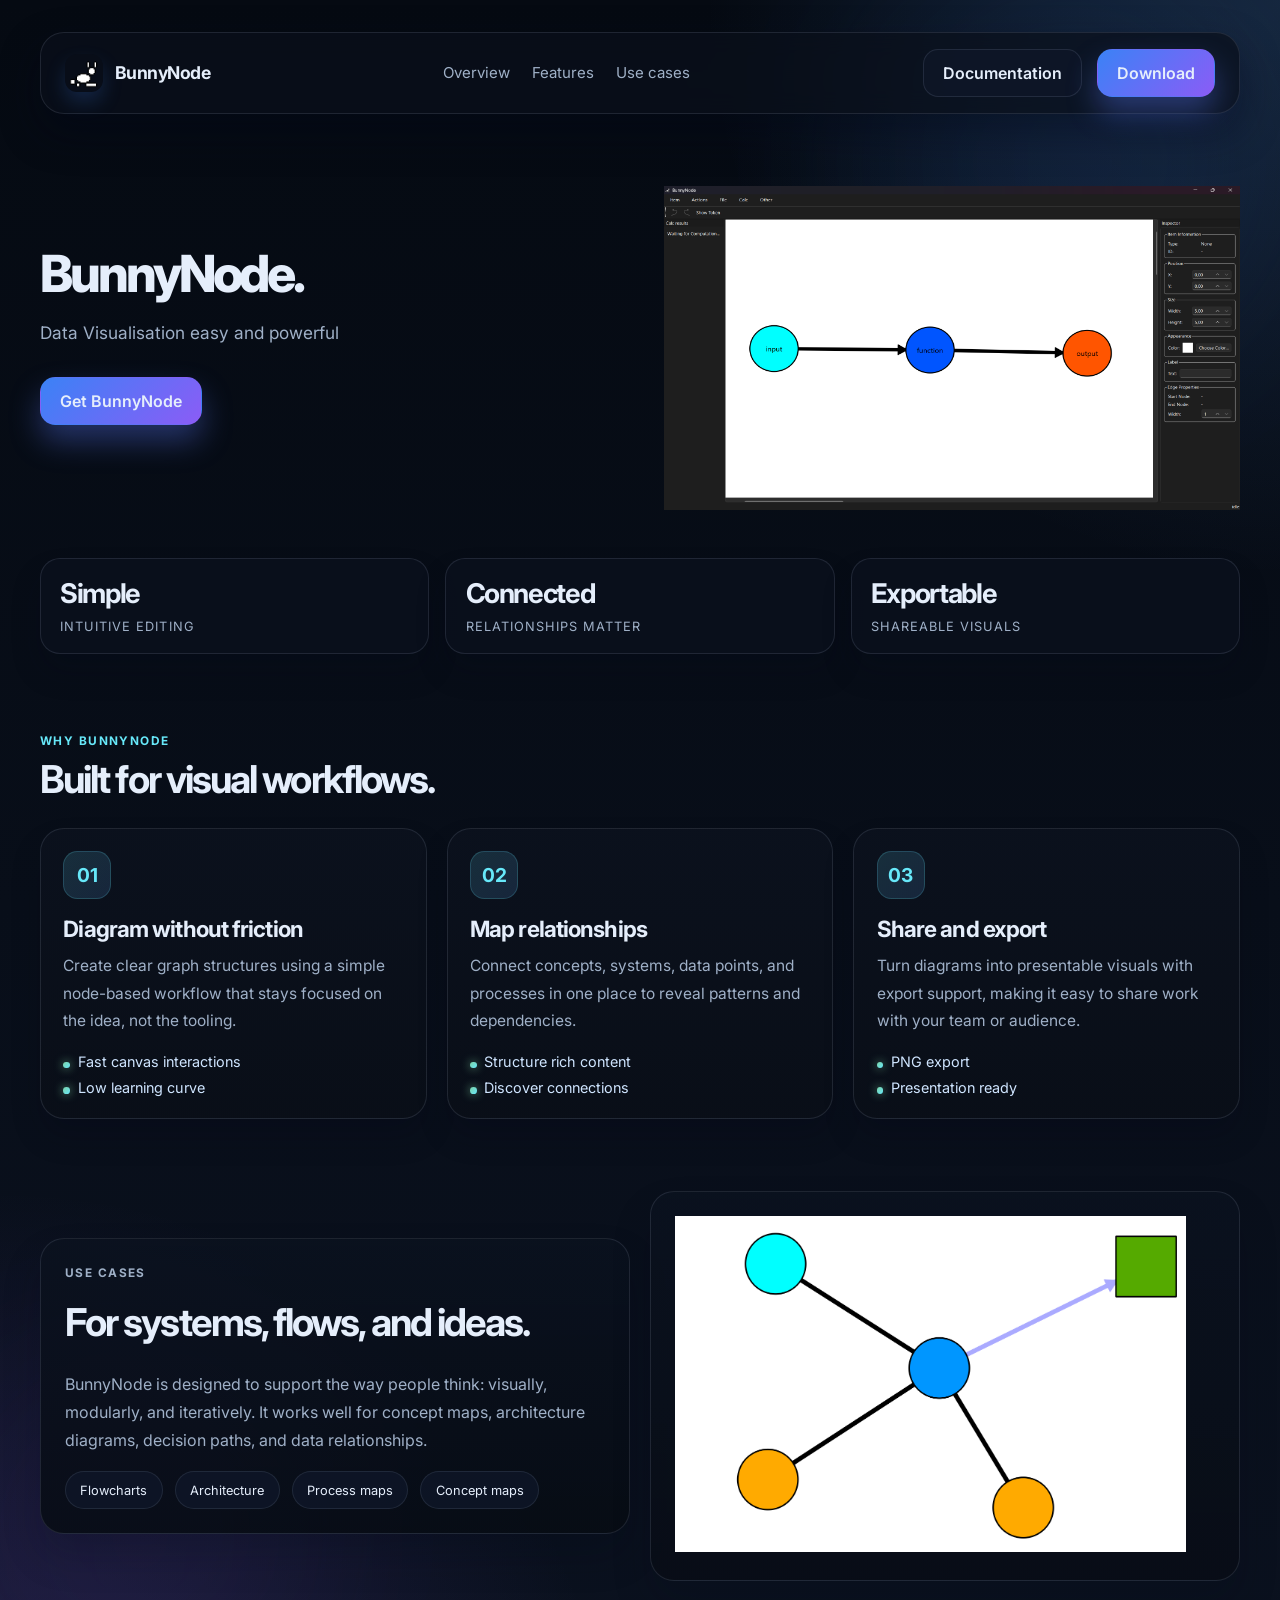
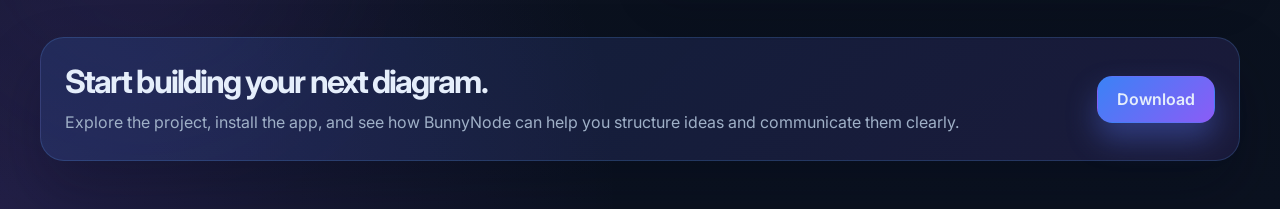
==== commit 63d83b3c: "redesigned index.html" ====
--- a/templates/index.html
+++ b/templates/index.html
@@ -722,7 +722,6 @@
         <a href="#overview">Overview</a>
         <a href="#features">Features</a>
         <a href="#use-cases">Use cases</a>
-        <a href="/docs/index">Docs</a>
       </nav>
 
       <div class="header-actions">
@@ -734,51 +733,16 @@
     <main>
       <section class="hero" id="overview">
         <div class="hero-copy">
-          <p class="eyebrow">Graph editor</p>
-          <h1>Turn complex ideas into <span class="accent">clear systems</span>.</h1>
-          <p class="lead">BunnyNode is a lightweight diagram and data visualization tool built for mapping thought, structure, and relationships without friction.</p>
+          <h1>BunnyNode.</h1>
+          <p class="lead">Data Visualisation easy and powerful</p>
 
           <div class="cta-row">
             <a class="button primary" href="/downloads">Get BunnyNode</a>
-            <a class="button secondary" href="/docs/index">Read the docs</a>
           </div>
-
-          <ul class="meta-list">
-            <li>Node-first workflow</li>
-            <li>Built for clarity</li>
-            <li>Fast visual thinking</li>
-          </ul>
         </div>
 
         <div class="hero-visual" aria-label="BunnyNode product preview">
-          <div class="dashboard">
-            <div class="dashboard-header">
-              <div class="traffic">
-                <span></span>
-                <span></span>
-                <span></span>
-              </div>
-              <div class="window-tag">BunnyNode</div>
-            </div>
-
-            <div class="graph-canvas">
-              <div class="connection c1"></div>
-              <div class="connection c2"></div>
-              <div class="connection c3"></div>
-              <div class="connection c4"></div>
-
-              <div class="node n1">Ideas</div>
-              <div class="node n2">Data</div>
-              <div class="node n3">Flow</div>
-              <div class="node n4">Insights</div>
-              <div class="node n5">BunnyNode</div>
-
-              <div class="mini-card">
-                <strong>3.2x</strong>
-                <span>Faster mapping</span>
-              </div>
-            </div>
-          </div>
+          <img src="/static/pictures/flow_preview.png" style="width: 576px; height: 324px;">
         </div>
       </section>
 
@@ -852,16 +816,7 @@
         </div>
 
         <div class="panel flow-map" aria-label="Flow map preview">
-          <div class="line one"></div>
-          <div class="line two"></div>
-          <div class="line three"></div>
-          <div class="line four"></div>
-
-          <div class="flow-node">Input</div>
-          <div class="flow-node">Logic</div>
-          <div class="flow-node">Output</div>
-          <div class="flow-node">Insights</div>
-          <div class="flow-node center">System</div>
+          <img src="/static/pictures/flow_preview2.png" style="width: 511px; height: 336px;">
         </div>
       </section>
 
@@ -873,7 +828,6 @@
 
         <div class="cta-actions">
           <a class="button primary" href="/downloads">Download</a>
-          <a class="button secondary" href="/docs/index">Documentation</a>
         </div>
       </section>
     </main>
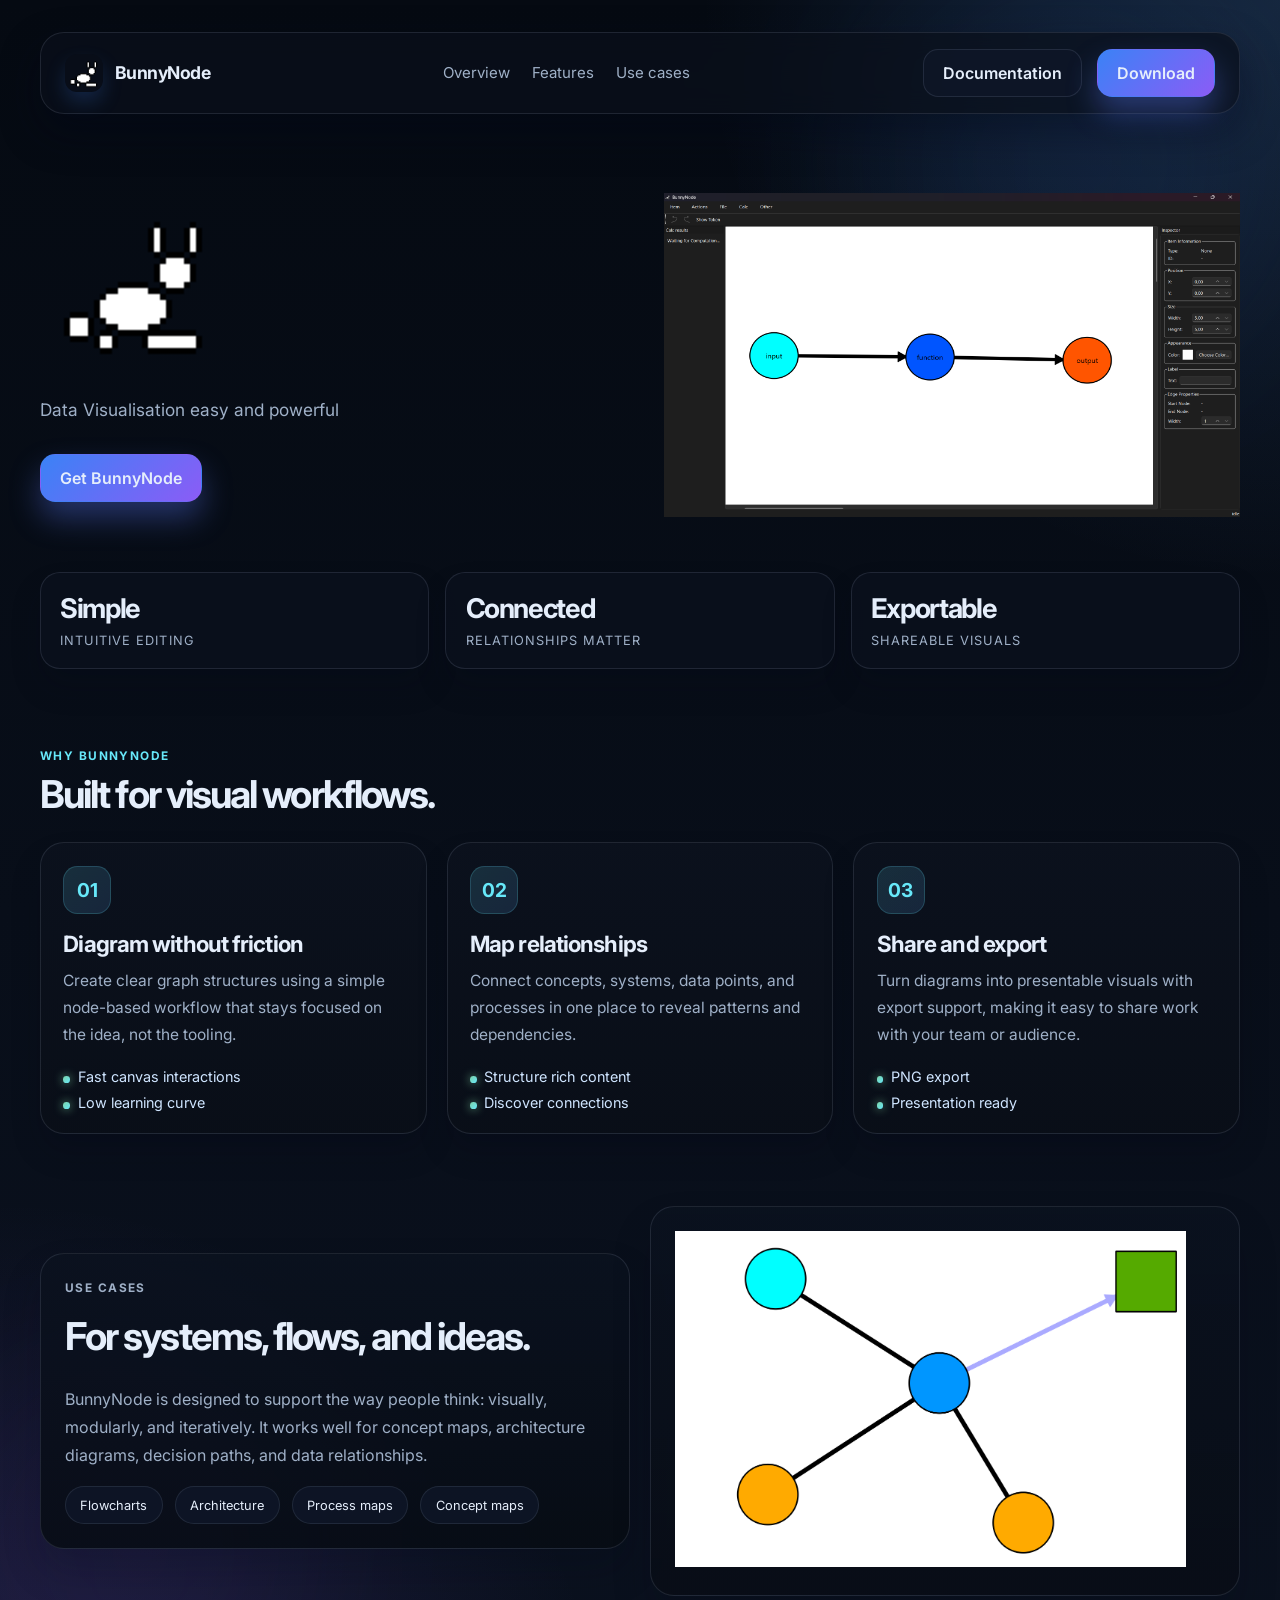
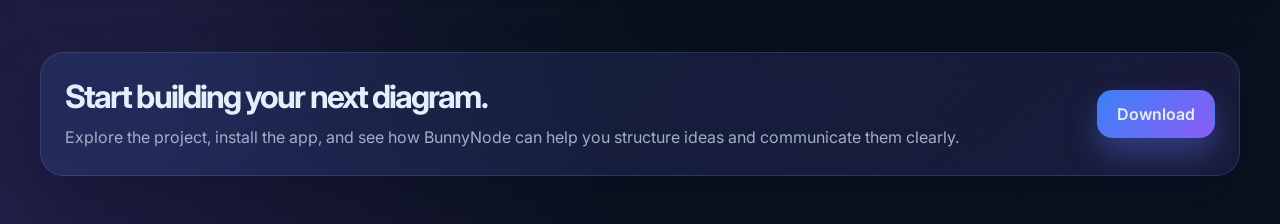
==== commit bce5c277: "implement rate limiting with flask-limiter" ====
--- a/templates/index.html
+++ b/templates/index.html
@@ -733,7 +733,7 @@
     <main>
       <section class="hero" id="overview">
         <div class="hero-copy">
-          <h1>BunnyNode.</h1>
+          <img src="/static/icons/favicon.png" alt="BunnyNode Logo" style="width: 192px; height: 192px; margin-bottom: 0.8rem;">
           <p class="lead">Data Visualisation easy and powerful</p>
 
           <div class="cta-row">
